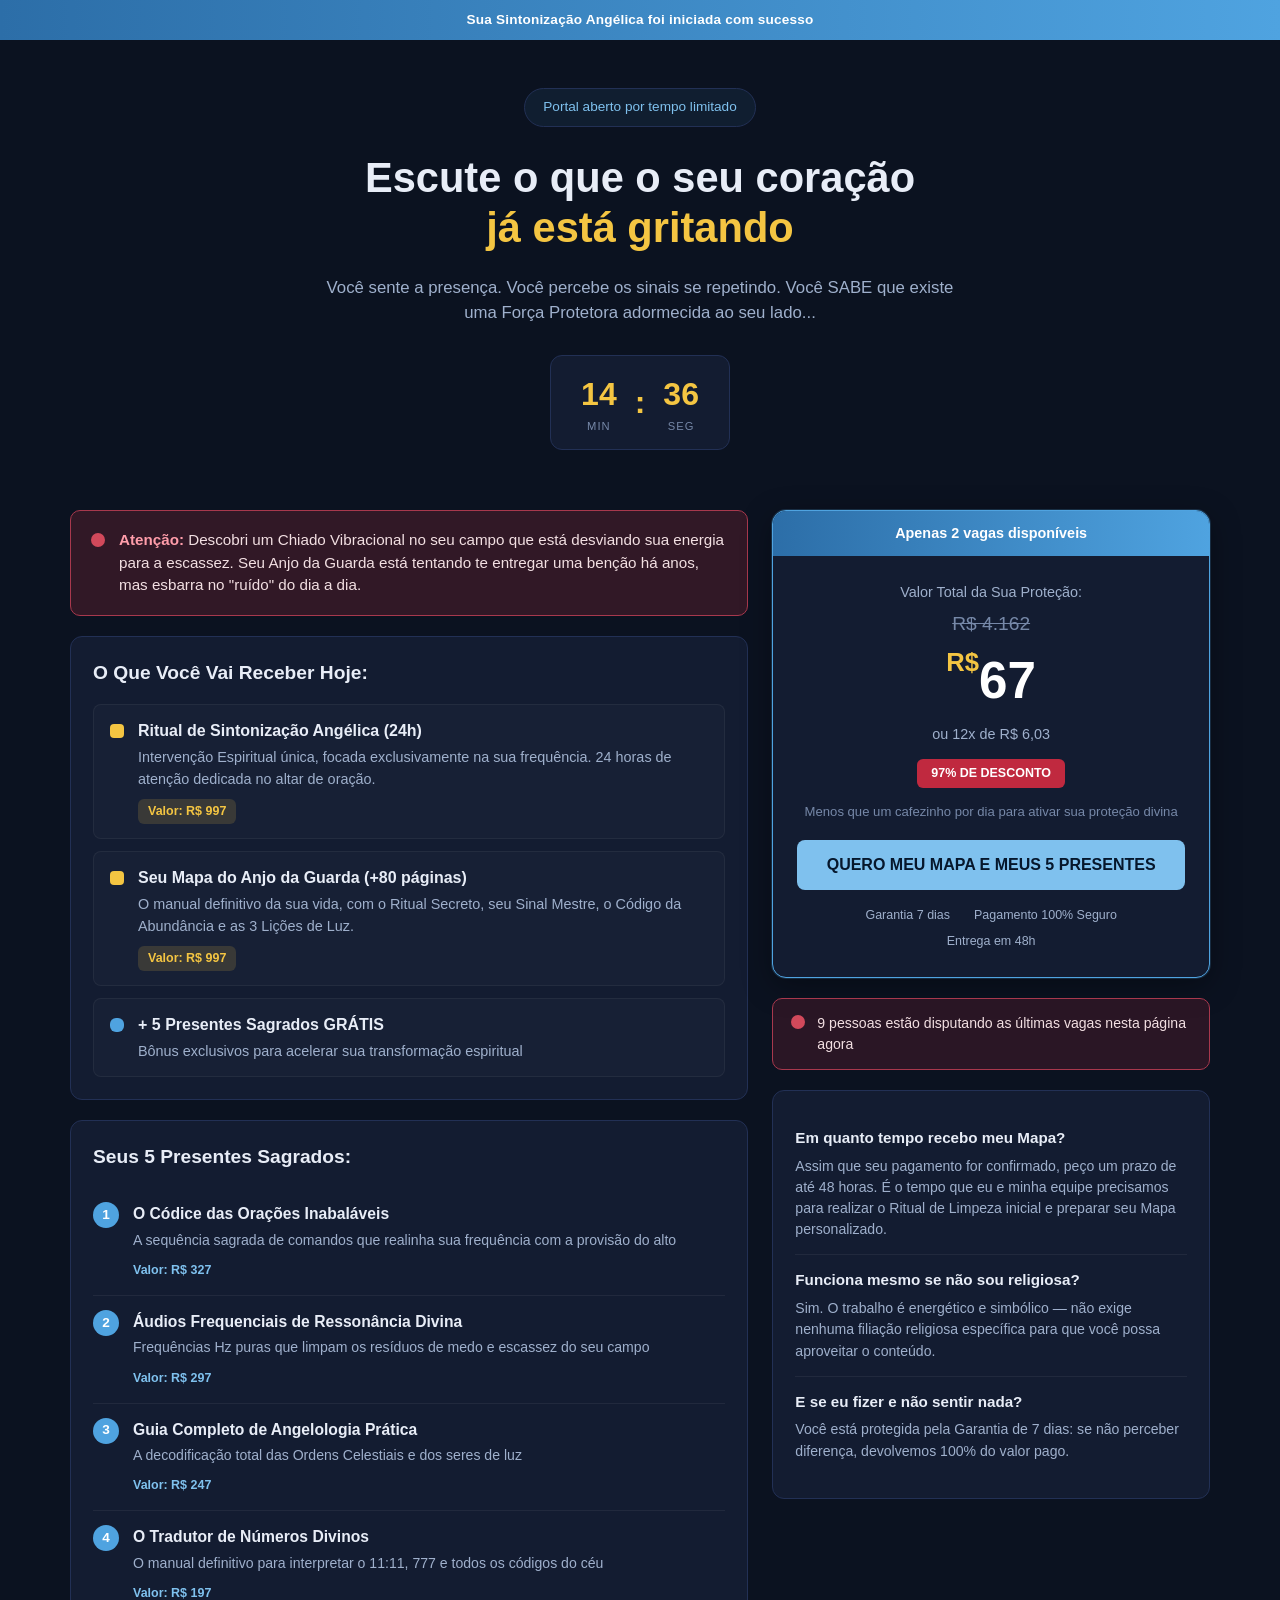
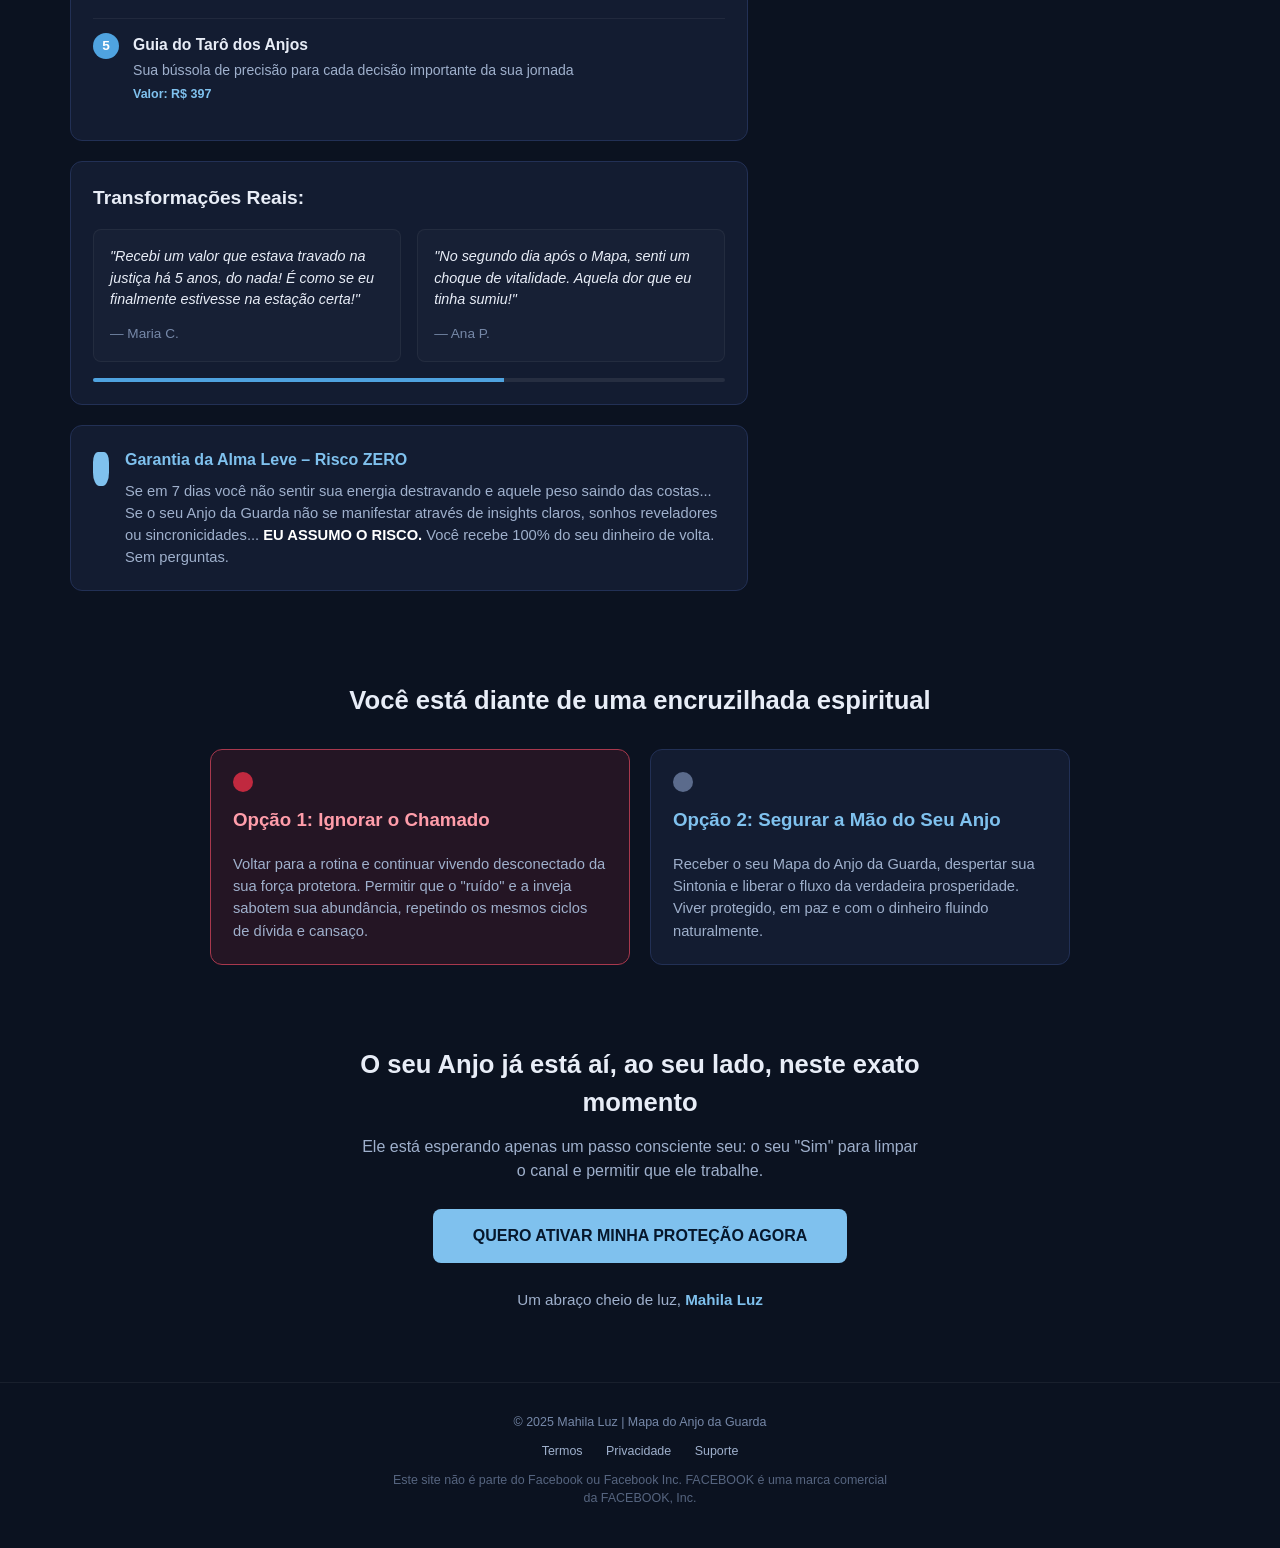
==== brd.html @ a9550059 "Add files via upload" ====
<!DOCTYPE html>
<html lang="pt-BR">
<head>
<meta charset="UTF-8">
<meta name="viewport" content="width=device-width, initial-scale=1.0">
<title>Mapa do Anjo da Guarda | Sintonização Angélica</title>
<style>
  :root{
    --bg: #0b1220;
    --bg-2: #10182b;
    --card: #131c31;
    --card-border: #223055;
    --blue: #4fa3e0;
    --blue-light: #7fc1ee;
    --yellow: #f4c542;
    --red: #7a2333;
    --red-border: #a8384d;
    --text: #e8edf7;
    --text-dim: #9fb0cc;
    --text-dim-2: #7688a8;
  }
  *{box-sizing:border-box;}
  html,body{margin:0;padding:0;}
  body{
    background: var(--bg);
    color: var(--text);
    font-family: 'Segoe UI', Roboto, -apple-system, BlinkMacSystemFont, sans-serif;
    line-height: 1.5;
  }
  a{color:inherit;}
  .top-banner{
    background: linear-gradient(90deg, #2c6ea8, #4fa3e0);
    color:#fff;
    text-align:center;
    font-size: 0.85rem;
    font-weight: 600;
    padding: 10px 16px;
    letter-spacing: .2px;
  }
  .wrap{
    max-width: 1180px;
    margin: 0 auto;
    padding: 0 20px;
  }
  .hero{
    text-align:center;
    padding: 48px 20px 30px;
  }
  .badge{
    display:inline-block;
    border:1px solid var(--card-border);
    background: rgba(79,163,224,0.08);
    color: var(--blue-light);
    font-size: .85rem;
    padding: 8px 18px;
    border-radius: 999px;
    margin-bottom: 26px;
  }
  h1.title{
    font-size: 2.6rem;
    margin: 0 0 6px;
    font-weight: 800;
    line-height: 1.2;
  }
  h1.title .accent{
    color: var(--yellow);
    display:block;
  }
  .subtitle{
    max-width: 640px;
    margin: 22px auto 0;
    color: var(--text-dim);
    font-size: 1.05rem;
  }
  .timer{
    display:inline-flex;
    gap: 18px;
    align-items:center;
    background: var(--card);
    border: 1px solid var(--card-border);
    border-radius: 12px;
    padding: 14px 30px;
    margin-top: 30px;
  }
  .timer .seg{ text-align:center; }
  .timer .num{
    font-size: 2rem;
    font-weight: 800;
    color: var(--yellow);
    font-variant-numeric: tabular-nums;
  }
  .timer .lab{
    font-size: .7rem;
    color: var(--text-dim-2);
    letter-spacing: 1px;
  }
  .timer .sep{ font-size: 2rem; font-weight: 800; color: var(--yellow); }

  .grid{
    display:grid;
    grid-template-columns: 1.55fr 1fr;
    gap: 24px;
    padding: 30px 20px 60px;
    align-items:start;
  }
  @media (max-width: 900px){
    .grid{ grid-template-columns: 1fr; }
  }

  .alert-box{
    display:flex;
    gap: 14px;
    background: rgba(122,35,51,0.35);
    border: 1px solid var(--red-border);
    border-radius: 10px;
    padding: 18px 20px;
    margin-bottom: 20px;
  }
  .dot{
    width: 14px; height:14px; border-radius:50%;
    background: #d1495b;
    flex: none;
    margin-top: 4px;
  }
  .alert-box p{ margin:0; font-size:.95rem; color:#f2dfe2;}
  .alert-box b{ color:#ff9daa; }

  .card{
    background: var(--card);
    border: 1px solid var(--card-border);
    border-radius: 12px;
    padding: 22px;
    margin-bottom: 20px;
  }
  .card h2, .card h3{
    margin-top:0;
  }
  .section-title{
    font-size:1.2rem;
    font-weight:700;
    margin-bottom: 16px;
  }

  .item{
    display:flex;
    gap:14px;
    background: rgba(255,255,255,0.02);
    border: 1px solid rgba(255,255,255,0.05);
    border-radius: 8px;
    padding:14px 16px;
    margin-bottom: 12px;
  }
  .item:last-child{margin-bottom:0;}
  .sq{
    width:14px;height:14px;border-radius:4px;
    flex:none; margin-top:5px;
  }
  .sq.yellow{ background: var(--yellow); }
  .sq.blue{ background: var(--blue); }
  .item h4{ margin:0 0 4px; font-size:1rem; }
  .item p{ margin:0 0 8px; color:var(--text-dim); font-size:.9rem; }
  .valor-tag{
    display:inline-block;
    background: rgba(244,197,66,0.15);
    color: var(--yellow);
    font-size:.78rem;
    font-weight:700;
    padding: 3px 10px;
    border-radius:6px;
  }

  .presente{
    display:flex;
    gap:14px;
    padding: 14px 0;
    border-bottom: 1px solid rgba(255,255,255,0.06);
  }
  .presente:last-child{ border-bottom:none; }
  .num-circle{
    width:26px;height:26px;
    border-radius:50%;
    background: var(--blue);
    color:#fff;
    flex:none;
    display:flex; align-items:center; justify-content:center;
    font-size:.85rem; font-weight:700;
  }
  .presente h4{ margin:0 0 4px; font-size:.98rem; }
  .presente p{ margin:0 0 6px; color:var(--text-dim); font-size:.88rem; }
  .presente .valor-tag{
    background:none; color: var(--blue-light); padding:0; font-weight:600;
  }

  .testimonials{
    display:grid;
    grid-template-columns: 1fr 1fr;
    gap: 16px;
  }
  @media (max-width: 560px){ .testimonials{ grid-template-columns: 1fr; } }
  .testi{
    background: rgba(255,255,255,0.02);
    border: 1px solid rgba(255,255,255,0.05);
    border-radius: 8px;
    padding: 16px;
  }
  .testi p{ margin:0 0 10px; font-size:.9rem; color: var(--text); font-style: italic; }
  .testi span{ color: var(--text-dim-2); font-size:.85rem; }
  .bar{
    height:4px; background: rgba(255,255,255,0.08); border-radius:4px; margin-top:16px; overflow:hidden;
  }
  .bar-fill{ width:65%; height:100%; background: var(--blue); }

  .garantia{
    display:flex;
    gap:16px;
  }
  .garantia .icon{
    width:16px;height:34px;
    background: var(--blue-light);
    border-radius: 30% 30% 40% 40%;
    flex:none;
    margin-top:4px;
  }
  .garantia h4{ margin:0 0 8px; color: var(--blue-light); }
  .garantia p{ margin:0; color: var(--text-dim); font-size:.92rem; }
  .garantia b{ color:#fff; }

  /* Right column - pricing card */
  .price-card{
    background: var(--card);
    border: 1px solid var(--blue);
    border-radius: 14px;
    overflow:hidden;
    box-shadow: 0 0 0 1px rgba(79,163,224,0.2), 0 8px 30px rgba(0,0,0,0.35);
  }
  .price-head{
    background: linear-gradient(90deg,#2c6ea8,#4fa3e0);
    color:#fff;
    text-align:center;
    font-weight:700;
    font-size:.9rem;
    padding: 12px;
  }
  .price-body{
    padding: 26px 24px;
    text-align:center;
  }
  .price-label{ color: var(--text-dim); font-size:.9rem; margin-bottom:6px; }
  .price-old{
    color: var(--text-dim-2);
    text-decoration: line-through;
    font-size:1.2rem;
    margin-bottom: 4px;
  }
  .price-new{
    font-size: 3.2rem;
    font-weight: 800;
    color:#fff;
    margin: 4px 0;
  }
  .price-new .cifrao{ font-size:1.6rem; color: var(--yellow); vertical-align: top; }
  .price-parcela{ color: var(--text-dim); font-size:.9rem; margin-bottom: 14px;}
  .discount-tag{
    display:inline-block;
    background:#c0293f;
    color:#fff;
    font-weight:700;
    font-size:.78rem;
    padding: 5px 14px;
    border-radius: 6px;
    margin-bottom: 14px;
  }
  .price-note{ color: var(--text-dim-2); font-size:.82rem; margin-bottom: 18px; }
  .cta-btn{
    display:block;
    width:100%;
    background: var(--blue-light);
    color: #06172c;
    font-weight: 800;
    font-size: 1rem;
    border:none;
    border-radius: 8px;
    padding: 16px;
    cursor:pointer;
    transition: transform .12s ease, filter .12s ease;
  }
  .cta-btn:hover{ filter: brightness(1.08); transform: translateY(-1px); }
  .cta-btn:focus-visible{ outline: 3px solid #fff; outline-offset:2px; }

  .trust-row{
    display:flex;
    justify-content:center;
    gap: 24px;
    font-size:.78rem;
    color: var(--text-dim);
    margin-top: 16px;
    flex-wrap:wrap;
  }
  .entrega{
    text-align:center;
    font-size:.78rem;
    color: var(--text-dim);
    margin-top: 8px;
  }

  .disputando{
    display:flex;
    gap:12px;
    background: rgba(122,35,51,0.28);
    border: 1px solid var(--red-border);
    border-radius: 10px;
    padding: 14px 18px;
    font-size:.88rem;
    color:#f2dfe2;
    margin-top: 20px;
  }

  .faq-item{
    padding: 14px 0;
    border-bottom: 1px solid rgba(255,255,255,0.06);
  }
  .faq-item:last-child{ border-bottom:none; }
  .faq-item h4{ margin:0 0 6px; font-size:.95rem; }
  .faq-item p{ margin:0; color: var(--text-dim); font-size:.88rem; }

  .cross-title{
    text-align:center;
    font-size:1.6rem;
    font-weight:800;
    margin: 10px 0 30px;
  }
  .cross-grid{
    display:grid;
    grid-template-columns: 1fr 1fr;
    gap: 20px;
    max-width: 900px;
    margin: 0 auto 60px;
    padding: 0 20px;
  }
  @media (max-width:700px){ .cross-grid{ grid-template-columns: 1fr; } }
  .cross-card{
    border-radius: 12px;
    padding: 22px;
  }
  .cross-card.no{
    background: rgba(122,35,51,0.22);
    border: 1px solid var(--red-border);
  }
  .cross-card.yes{
    background: var(--card);
    border: 1px solid var(--card-border);
  }
  .cross-card h3{ margin-top:0; }
  .cross-card.no h3{ color:#ff9daa; }
  .cross-card.yes h3{ color: var(--blue-light); }
  .cross-card p{ color: var(--text-dim); font-size:.92rem; margin-bottom:0; }
  .cross-dot{
    width:20px;height:20px;border-radius:50%;
    margin-bottom: 14px;
  }
  .cross-card.no .cross-dot{ background:#c0293f; }
  .cross-card.yes .cross-dot{ background:#5b6b8c; }

  .final-cta{
    text-align:center;
    padding: 20px 20px 70px;
  }
  .final-cta h2{ font-size:1.6rem; max-width:620px; margin:0 auto 14px; }
  .final-cta p{ color: var(--text-dim); max-width:560px; margin:0 auto 26px; }
  .final-btn{
    display:inline-block;
    background: var(--blue-light);
    color:#06172c;
    font-weight:800;
    padding: 18px 40px;
    border-radius:8px;
    border:none;
    font-size:1rem;
    cursor:pointer;
  }
  .final-btn:hover{ filter: brightness(1.08); }
  .signature{ margin-top: 26px; color: var(--text-dim); font-size:.95rem; }
  .signature b{ color: var(--blue-light); }

  footer{
    text-align:center;
    padding: 30px 20px 40px;
    color: var(--text-dim-2);
    font-size:.78rem;
    border-top: 1px solid rgba(255,255,255,0.06);
  }
  footer .links{ margin: 10px 0; }
  footer .links a{ margin: 0 10px; color: var(--text-dim); text-decoration:none; }
  footer .fine{ max-width: 500px; margin: 10px auto 0; opacity:.7; }

  /* generic sq colors reused for gift icon */
  .sq.gift{ background: var(--blue); border-radius: 6px; }
</style>
</head>
<body>

  <div class="top-banner">Sua Sintonização Angélica foi iniciada com sucesso</div>

  <div class="hero wrap">
    <span class="badge">Portal aberto por tempo limitado</span>
    <h1 class="title">
      Escute o que o seu coração
      <span class="accent">já está gritando</span>
    </h1>
    <p class="subtitle">
      Você sente a presença. Você percebe os sinais se repetindo.
      Você SABE que existe uma Força Protetora adormecida ao seu lado...
    </p>

    <div class="timer" id="timer" role="timer" aria-label="Tempo restante da oferta">
      <div class="seg"><div class="num" id="min">14</div><div class="lab">MIN</div></div>
      <div class="sep">:</div>
      <div class="seg"><div class="num" id="sec">37</div><div class="lab">SEG</div></div>
    </div>
  </div>

  <div class="grid wrap">
    <!-- LEFT COLUMN -->
    <div>
      <div class="alert-box">
        <div class="dot"></div>
        <p><b>Atenção:</b> Descobri um Chiado Vibracional no seu campo que está desviando sua energia para a escassez. Seu Anjo da Guarda está tentando te entregar uma benção há anos, mas esbarra no "ruído" do dia a dia.</p>
      </div>

      <div class="card">
        <div class="section-title">O Que Você Vai Receber Hoje:</div>

        <div class="item">
          <div class="sq yellow"></div>
          <div>
            <h4>Ritual de Sintonização Angélica (24h)</h4>
            <p>Intervenção Espiritual única, focada exclusivamente na sua frequência. 24 horas de atenção dedicada no altar de oração.</p>
            <span class="valor-tag">Valor: R$ 997</span>
          </div>
        </div>

        <div class="item">
          <div class="sq yellow"></div>
          <div>
            <h4>Seu Mapa do Anjo da Guarda (+80 páginas)</h4>
            <p>O manual definitivo da sua vida, com o Ritual Secreto, seu Sinal Mestre, o Código da Abundância e as 3 Lições de Luz.</p>
            <span class="valor-tag">Valor: R$ 997</span>
          </div>
        </div>

        <div class="item">
          <div class="sq gift"></div>
          <div>
            <h4>+ 5 Presentes Sagrados GRÁTIS</h4>
            <p style="margin-bottom:0;">Bônus exclusivos para acelerar sua transformação espiritual</p>
          </div>
        </div>
      </div>

      <div class="card">
        <div class="section-title">Seus 5 Presentes Sagrados:</div>

        <div class="presente">
          <div class="num-circle">1</div>
          <div>
            <h4>O Códice das Orações Inabaláveis</h4>
            <p>A sequência sagrada de comandos que realinha sua frequência com a provisão do alto</p>
            <span class="valor-tag">Valor: R$ 327</span>
          </div>
        </div>
        <div class="presente">
          <div class="num-circle">2</div>
          <div>
            <h4>Áudios Frequenciais de Ressonância Divina</h4>
            <p>Frequências Hz puras que limpam os resíduos de medo e escassez do seu campo</p>
            <span class="valor-tag">Valor: R$ 297</span>
          </div>
        </div>
        <div class="presente">
          <div class="num-circle">3</div>
          <div>
            <h4>Guia Completo de Angelologia Prática</h4>
            <p>A decodificação total das Ordens Celestiais e dos seres de luz</p>
            <span class="valor-tag">Valor: R$ 247</span>
          </div>
        </div>
        <div class="presente">
          <div class="num-circle">4</div>
          <div>
            <h4>O Tradutor de Números Divinos</h4>
            <p>O manual definitivo para interpretar o 11:11, 777 e todos os códigos do céu</p>
            <span class="valor-tag">Valor: R$ 197</span>
          </div>
        </div>
        <div class="presente">
          <div class="num-circle">5</div>
          <div>
            <h4>Guia do Tarô dos Anjos</h4>
            <p style="margin-bottom:0;">Sua bússola de precisão para cada decisão importante da sua jornada</p>
            <span class="valor-tag" style="display:block;margin-top:4px;">Valor: R$ 397</span>
          </div>
        </div>
      </div>

      <div class="card">
        <div class="section-title">Transformações Reais:</div>
        <div class="testimonials">
          <div class="testi">
            <p>"Recebi um valor que estava travado na justiça há 5 anos, do nada! É como se eu finalmente estivesse na estação certa!"</p>
            <span>— Maria C.</span>
          </div>
          <div class="testi">
            <p>"No segundo dia após o Mapa, senti um choque de vitalidade. Aquela dor que eu tinha sumiu!"</p>
            <span>— Ana P.</span>
          </div>
        </div>
        <div class="bar"><div class="bar-fill"></div></div>
      </div>

      <div class="card">
        <div class="garantia">
          <div class="icon"></div>
          <div>
            <h4>Garantia da Alma Leve – Risco ZERO</h4>
            <p>Se em 7 dias você não sentir sua energia destravando e aquele peso saindo das costas... Se o seu Anjo da Guarda não se manifestar através de insights claros, sonhos reveladores ou sincronicidades... <b>EU ASSUMO O RISCO.</b> Você recebe 100% do seu dinheiro de volta. Sem perguntas.</p>
          </div>
        </div>
      </div>
    </div>

    <!-- RIGHT COLUMN -->
    <div>
      <div class="price-card">
        <div class="price-head">Apenas 2 vagas disponíveis</div>
        <div class="price-body">
          <div class="price-label">Valor Total da Sua Proteção:</div>
          <div class="price-old">R$ 4.162</div>
          <div class="price-new"><span class="cifrao">R$</span>67</div>
          <div class="price-parcela">ou 12x de R$ 6,03</div>
          <div class="discount-tag">97% DE DESCONTO</div>
          <div class="price-note">Menos que um cafezinho por dia para ativar sua proteção divina</div>
          <button class="cta-btn" id="cta1">QUERO MEU MAPA E MEUS 5 PRESENTES</button>
          <div class="trust-row">
            <span>Garantia 7 dias</span>
            <span>Pagamento 100% Seguro</span>
          </div>
          <div class="entrega">Entrega em 48h</div>
        </div>
      </div>

      <div class="disputando">
        <div class="dot" style="margin-top:2px;"></div>
        <span><span id="disputando-count">9</span> pessoas estão disputando as últimas vagas nesta página agora</span>
      </div>

      <div class="card" style="margin-top:20px;">
        <div class="faq-item">
          <h4>Em quanto tempo recebo meu Mapa?</h4>
          <p>Assim que seu pagamento for confirmado, peço um prazo de até 48 horas. É o tempo que eu e minha equipe precisamos para realizar o Ritual de Limpeza inicial e preparar seu Mapa personalizado.</p>
        </div>
        <div class="faq-item">
          <h4>Funciona mesmo se não sou religiosa?</h4>
          <p>Sim. O trabalho é energético e simbólico — não exige nenhuma filiação religiosa específica para que você possa aproveitar o conteúdo.</p>
        </div>
        <div class="faq-item">
          <h4>E se eu fizer e não sentir nada?</h4>
          <p>Você está protegida pela Garantia de 7 dias: se não perceber diferença, devolvemos 100% do valor pago.</p>
        </div>
      </div>
    </div>
  </div>

  <div class="cross-title">Você está diante de uma encruzilhada espiritual</div>
  <div class="cross-grid">
    <div class="cross-card no">
      <div class="cross-dot"></div>
      <h3>Opção 1: Ignorar o Chamado</h3>
      <p>Voltar para a rotina e continuar vivendo desconectado da sua força protetora. Permitir que o "ruído" e a inveja sabotem sua abundância, repetindo os mesmos ciclos de dívida e cansaço.</p>
    </div>
    <div class="cross-card yes">
      <div class="cross-dot"></div>
      <h3>Opção 2: Segurar a Mão do Seu Anjo</h3>
      <p>Receber o seu Mapa do Anjo da Guarda, despertar sua Sintonia e liberar o fluxo da verdadeira prosperidade. Viver protegido, em paz e com o dinheiro fluindo naturalmente.</p>
    </div>
  </div>

  <div class="final-cta wrap">
    <h2>O seu Anjo já está aí, ao seu lado, neste exato momento</h2>
    <p>Ele está esperando apenas um passo consciente seu: o seu "Sim" para limpar o canal e permitir que ele trabalhe.</p>
    <button class="final-btn" id="cta2">QUERO ATIVAR MINHA PROTEÇÃO AGORA</button>
    <div class="signature">Um abraço cheio de luz, <b>Mahila Luz</b></div>
  </div>

  <footer>
    <div>© 2025 Mahila Luz | Mapa do Anjo da Guarda</div>
    <div class="links">
      <a href="termos-de-uso.html">Termos</a>
      <a href="politica-de-privacidade.html">Privacidade</a>
      <a href="contato.html">Suporte</a>
    </div>
    <div class="fine">Este site não é parte do Facebook ou Facebook Inc. FACEBOOK é uma marca comercial da FACEBOOK, Inc.</div>
  </footer>

<script>
  // Countdown timer (real countdown from 14:37, doesn't secretly reset per visit)
  (function(){
    let totalSeconds = 14 * 60 + 37;
    const minEl = document.getElementById('min');
    const secEl = document.getElementById('sec');

    function render(){
      const m = Math.floor(totalSeconds / 60);
      const s = totalSeconds % 60;
      minEl.textContent = String(m).padStart(2,'0');
      secEl.textContent = String(s).padStart(2,'0');
    }

    render();
    const interval = setInterval(() => {
      if(totalSeconds <= 0){
        clearInterval(interval);
        return;
      }
      totalSeconds -= 1;
      render();
    }, 1000);
  })();

  // CTA buttons - levam direto para o checkout
  // (mesmo link de checkout usado no restante do funil; troque aqui se precisar)
  const CHECKOUT_URL = "https://pay.cakto.com.br/d96aceg";
  document.querySelectorAll('#cta1, #cta2').forEach(btn => {
    btn.addEventListener('click', () => {
      window.location.href = CHECKOUT_URL;
    });
  });
</script>

</body>
</html>
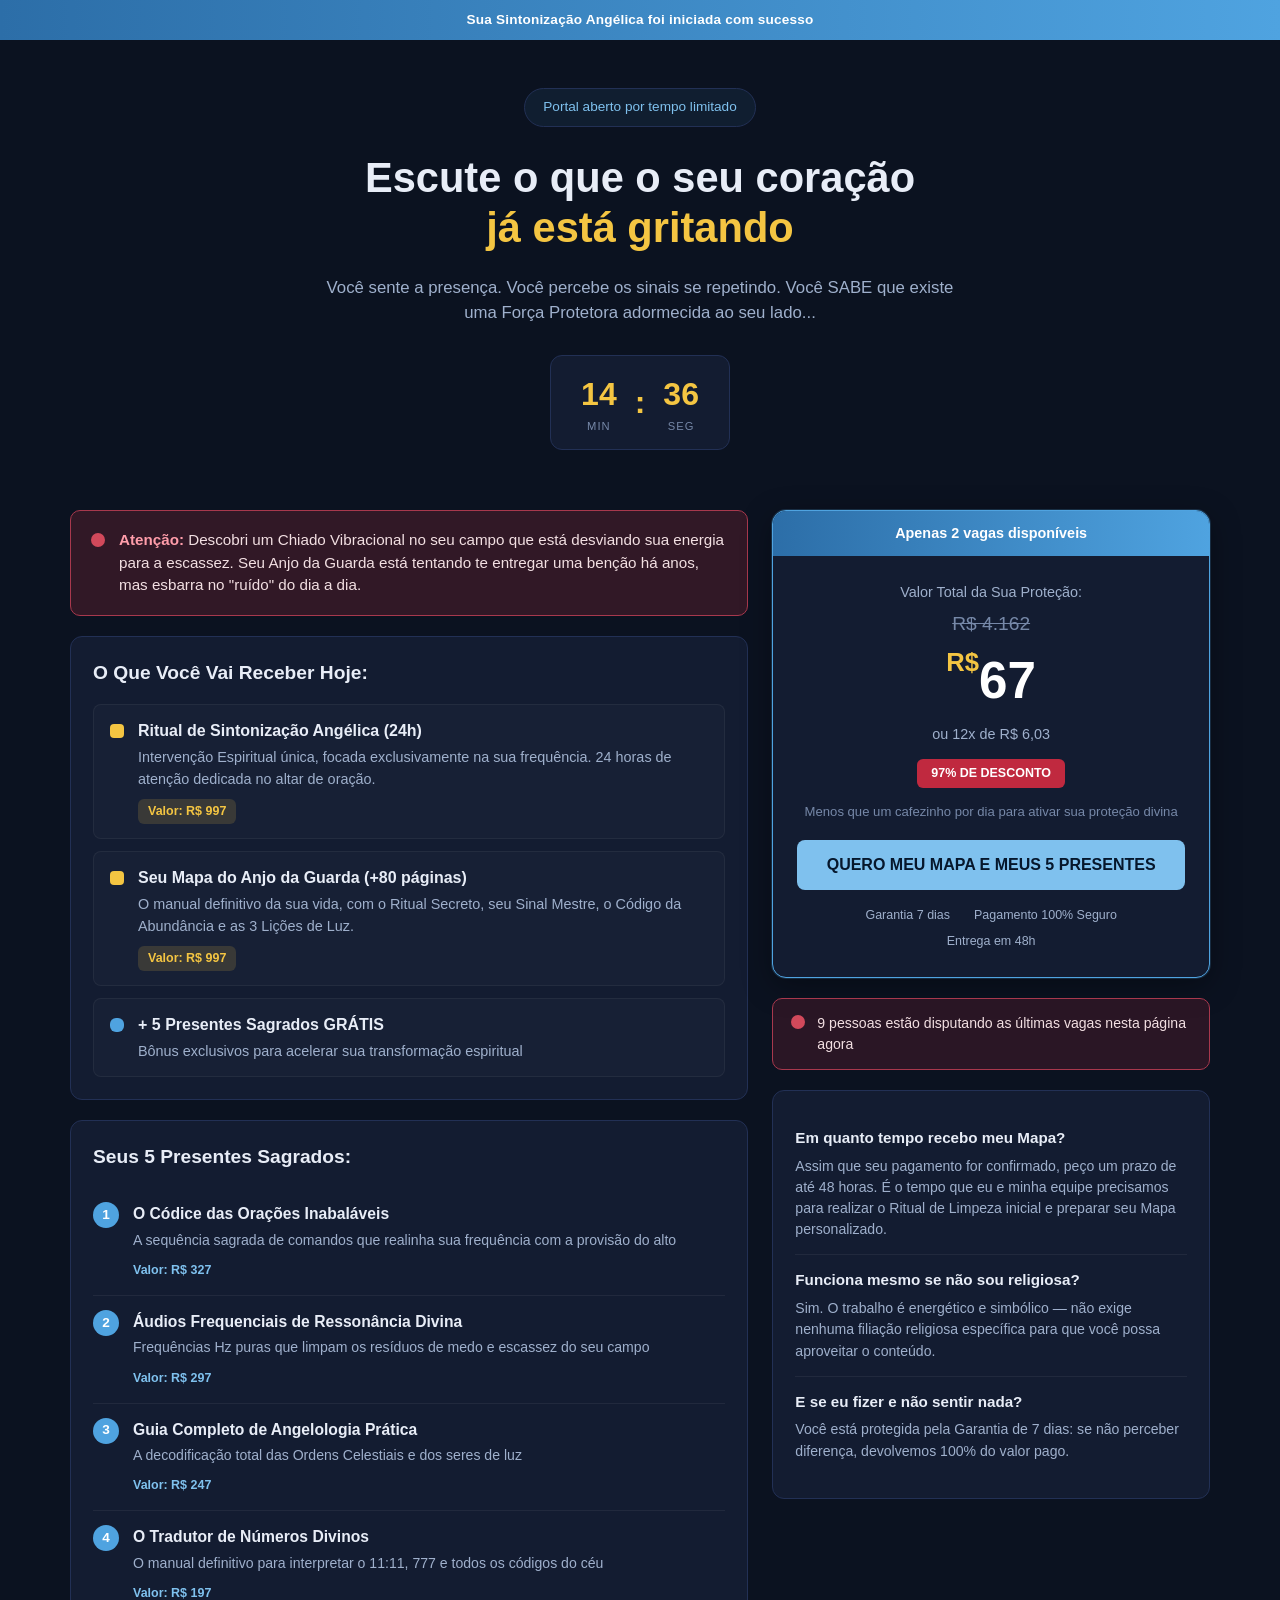
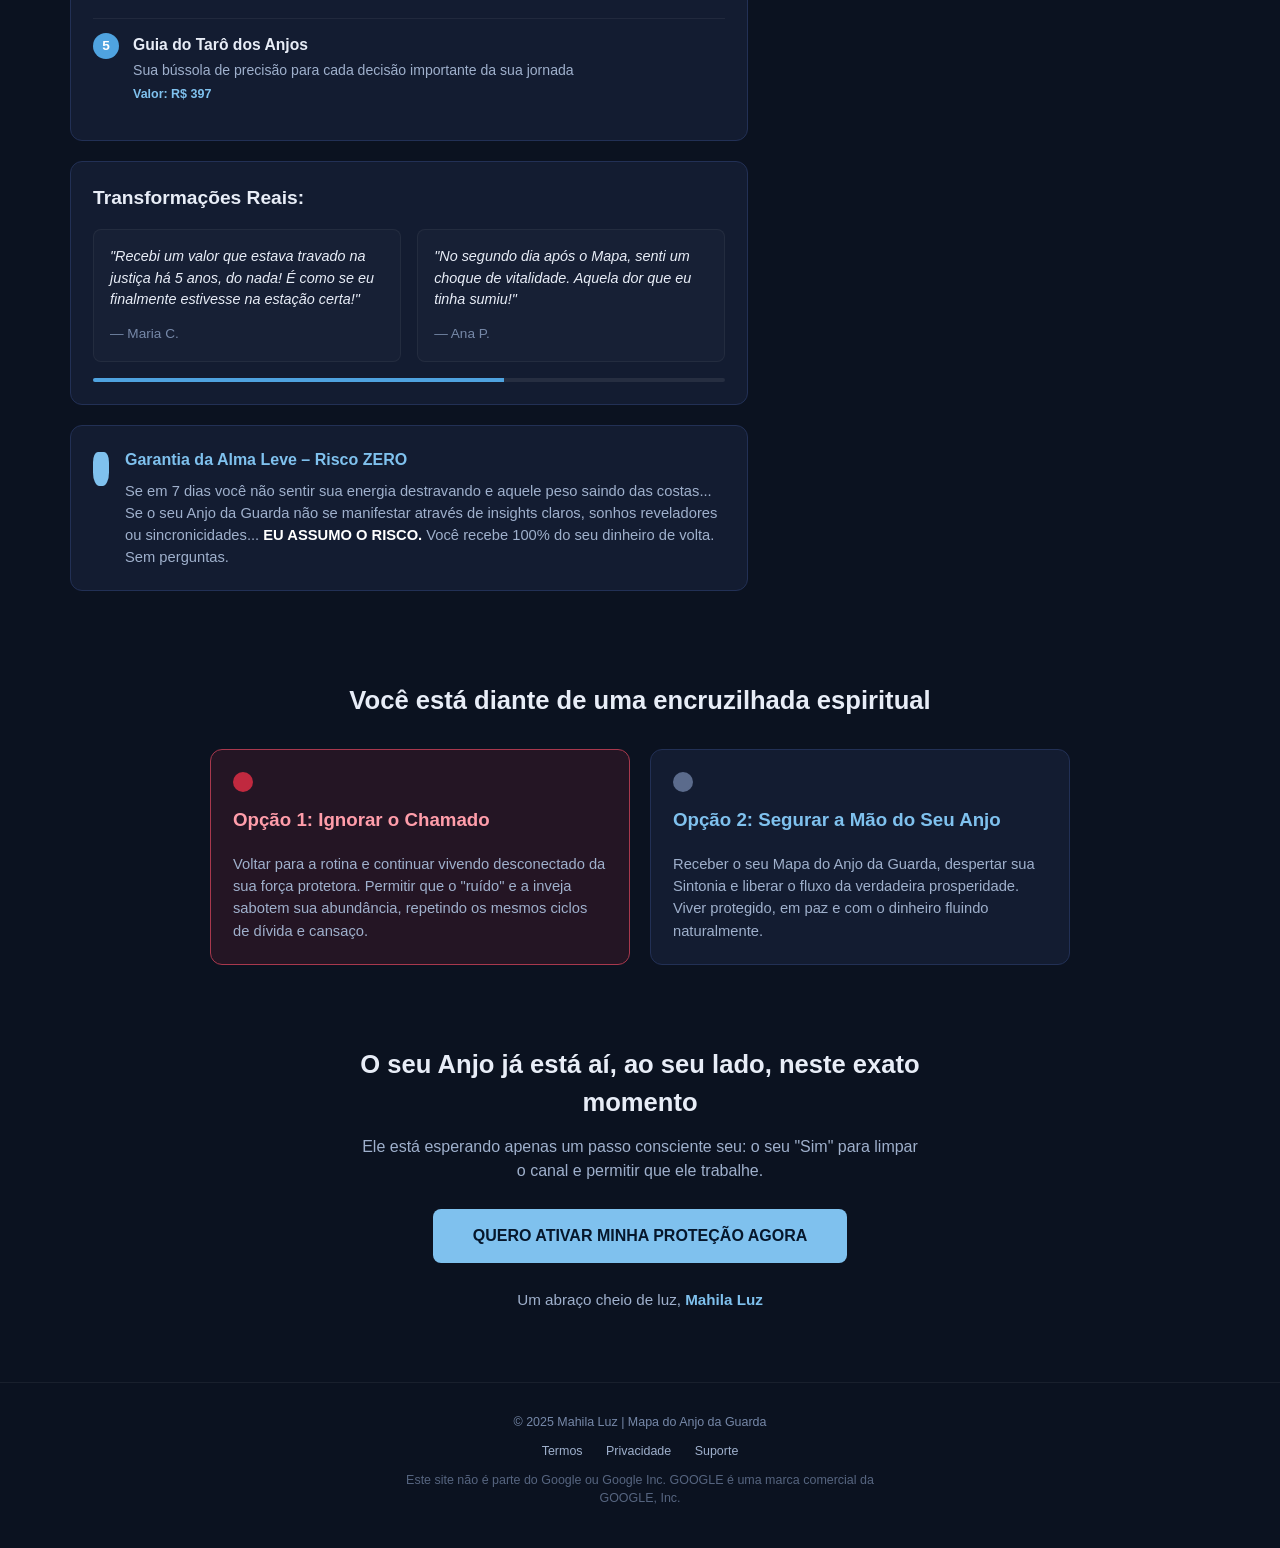
==== commit 5bcc5683: "Update brd.html" ====
--- a/brd.html
+++ b/brd.html
@@ -598,7 +598,7 @@
       <a href="politica-de-privacidade.html">Privacidade</a>
       <a href="contato.html">Suporte</a>
     </div>
-    <div class="fine">Este site não é parte do Facebook ou Facebook Inc. FACEBOOK é uma marca comercial da FACEBOOK, Inc.</div>
+    <div class="fine">Este site não é parte do Google ou Google Inc. GOOGLE é uma marca comercial da GOOGLE, Inc.</div>
   </footer>
 
 <script>
